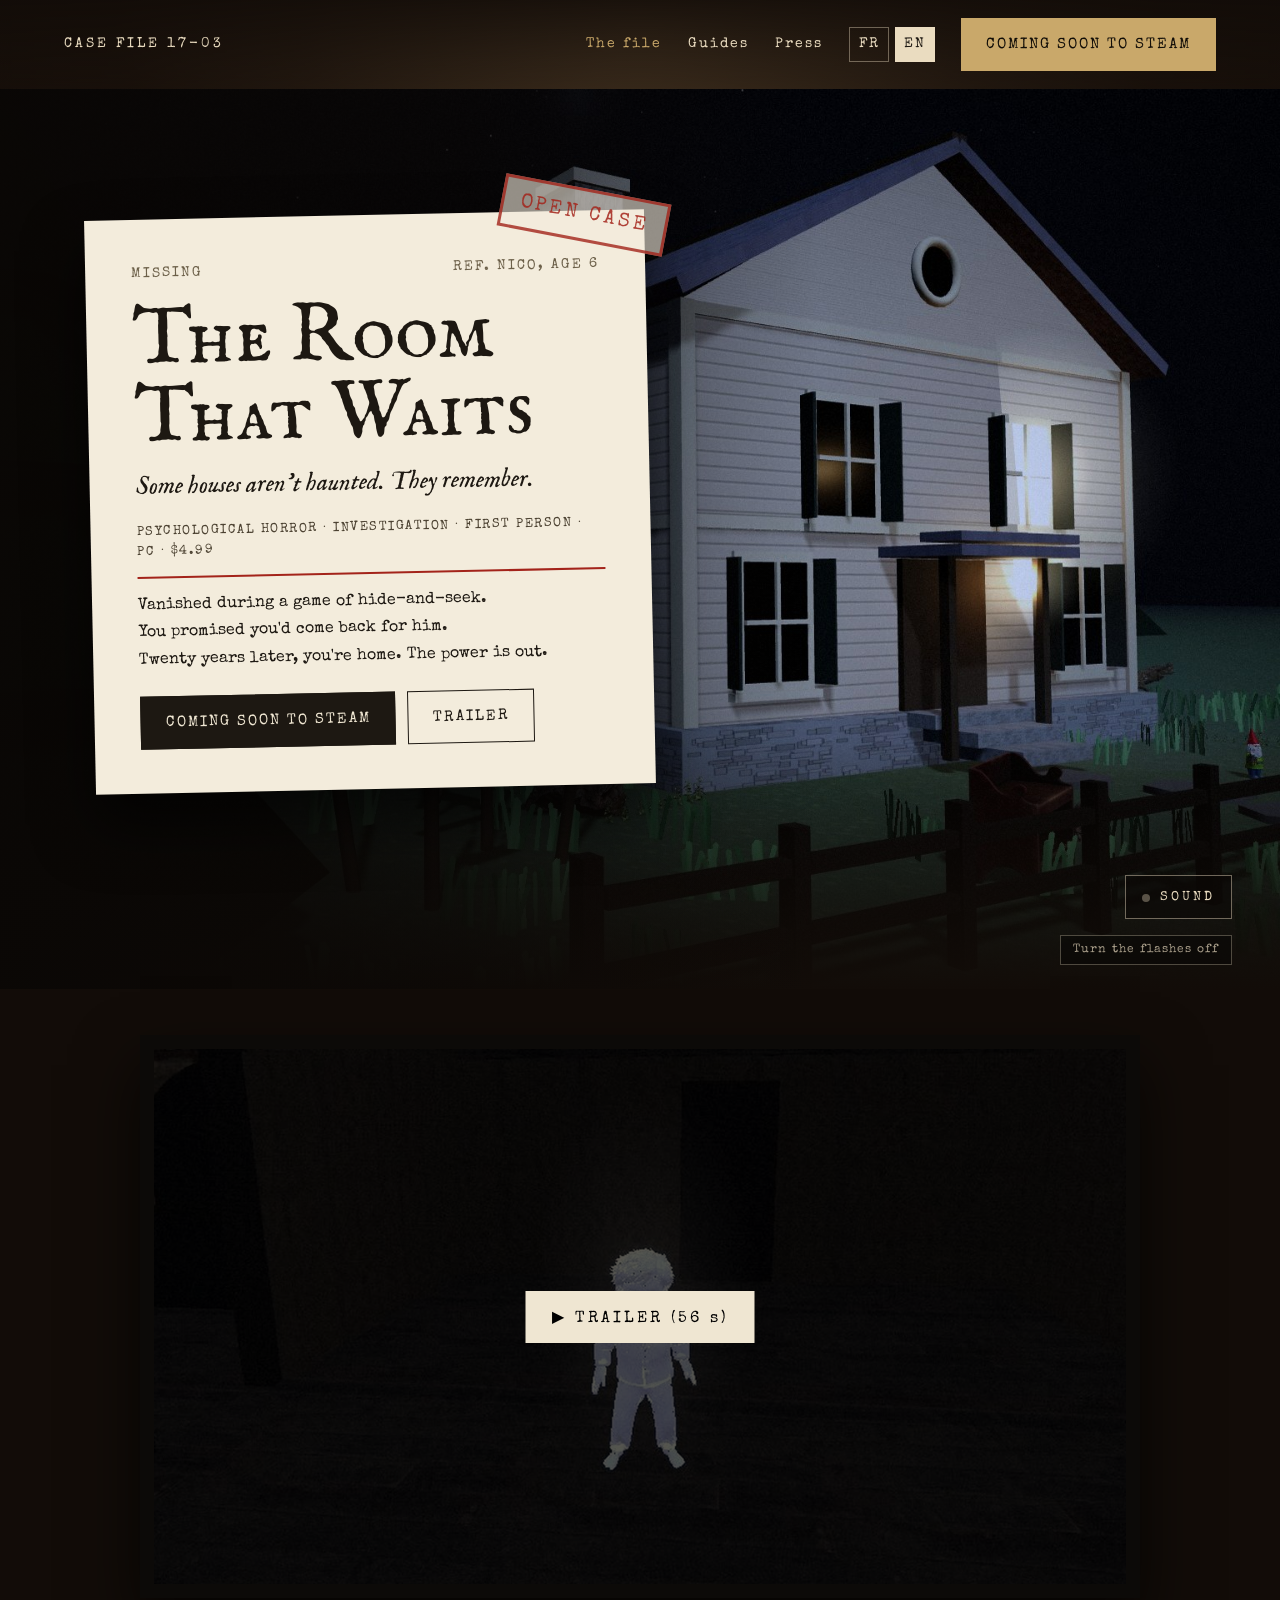
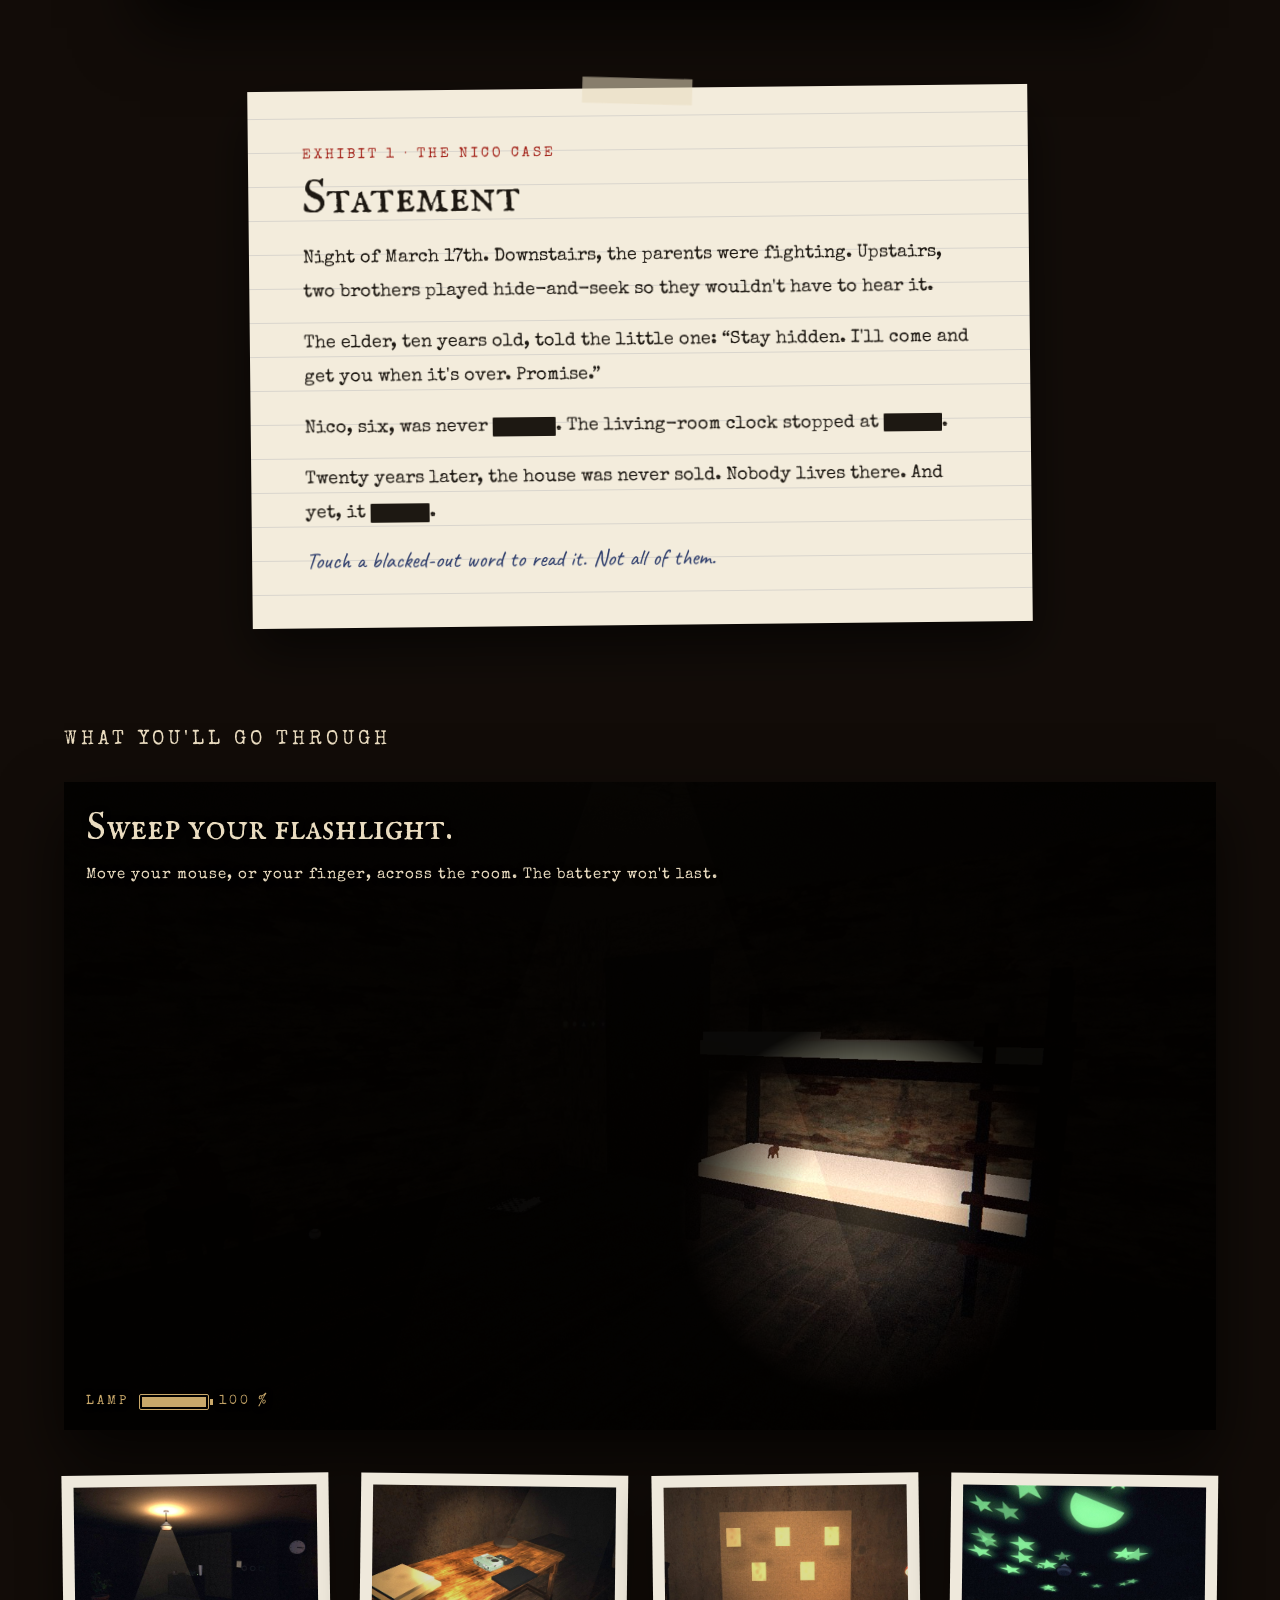
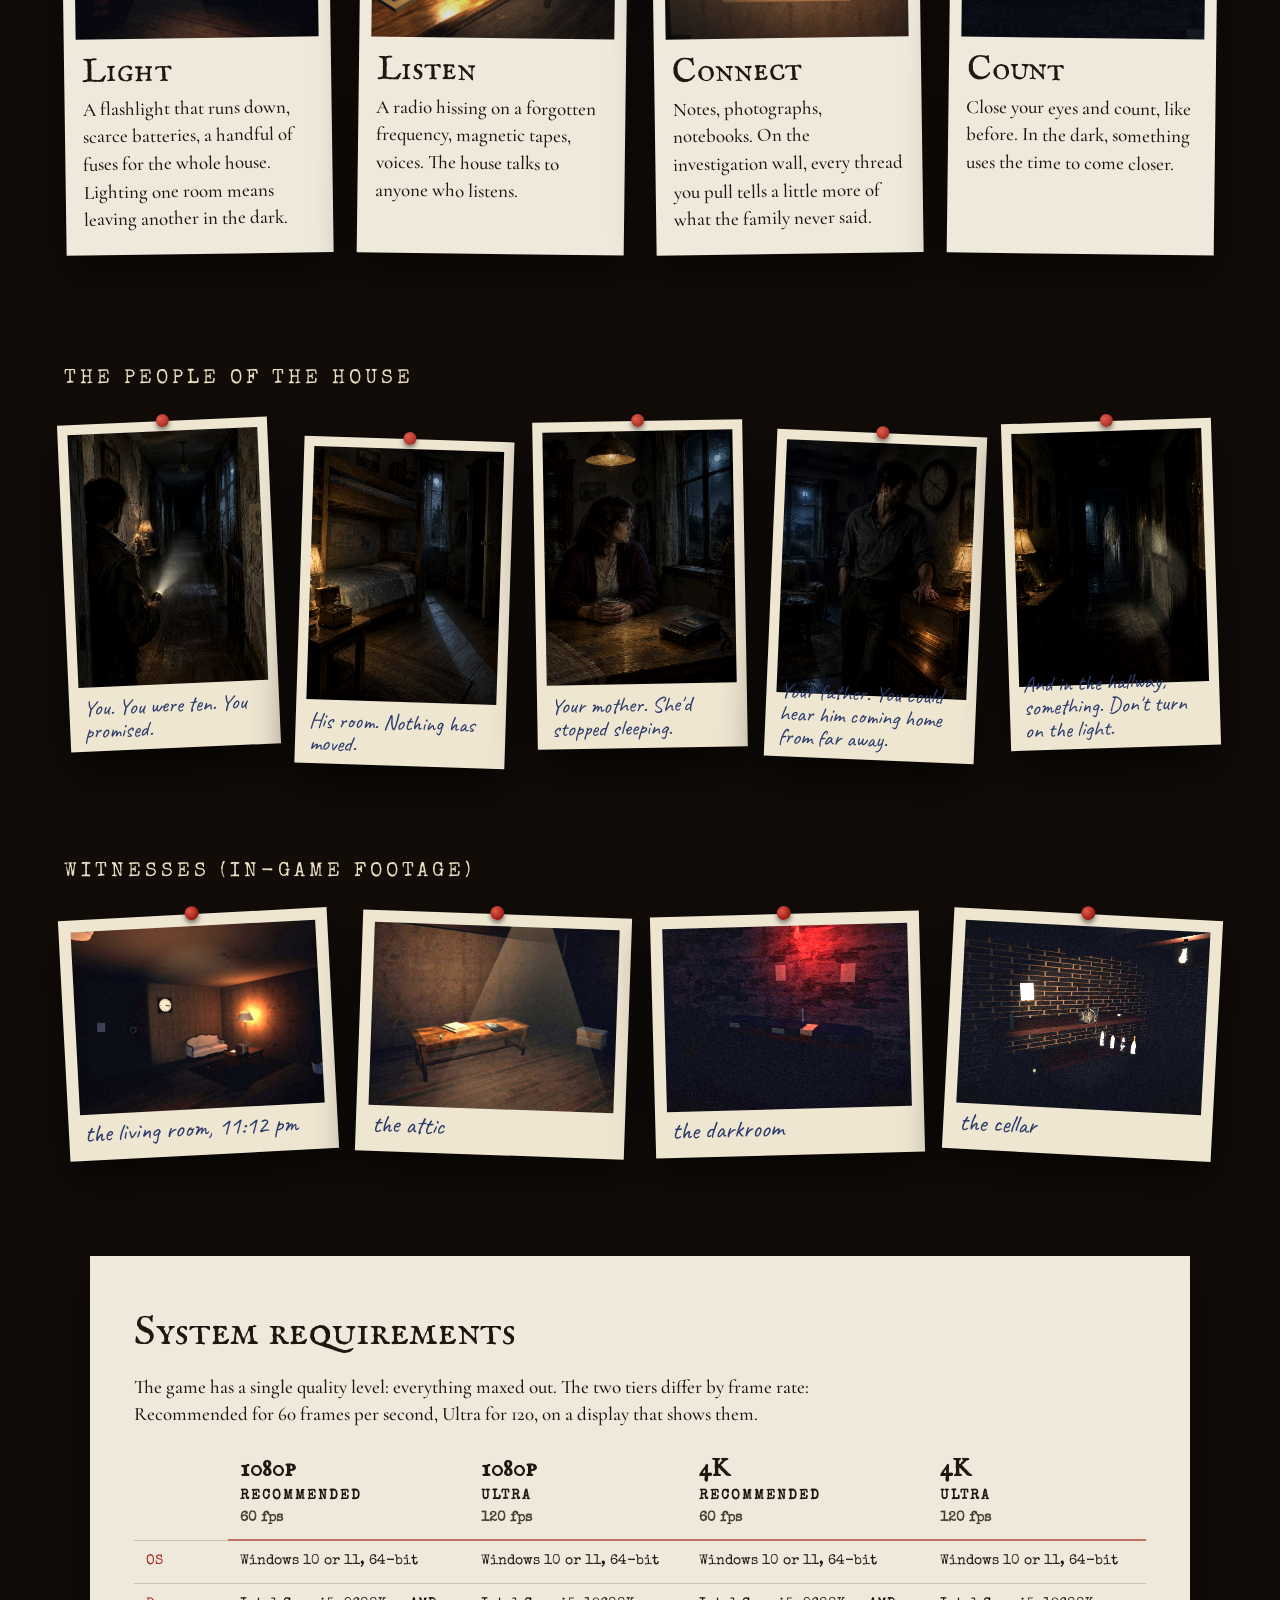
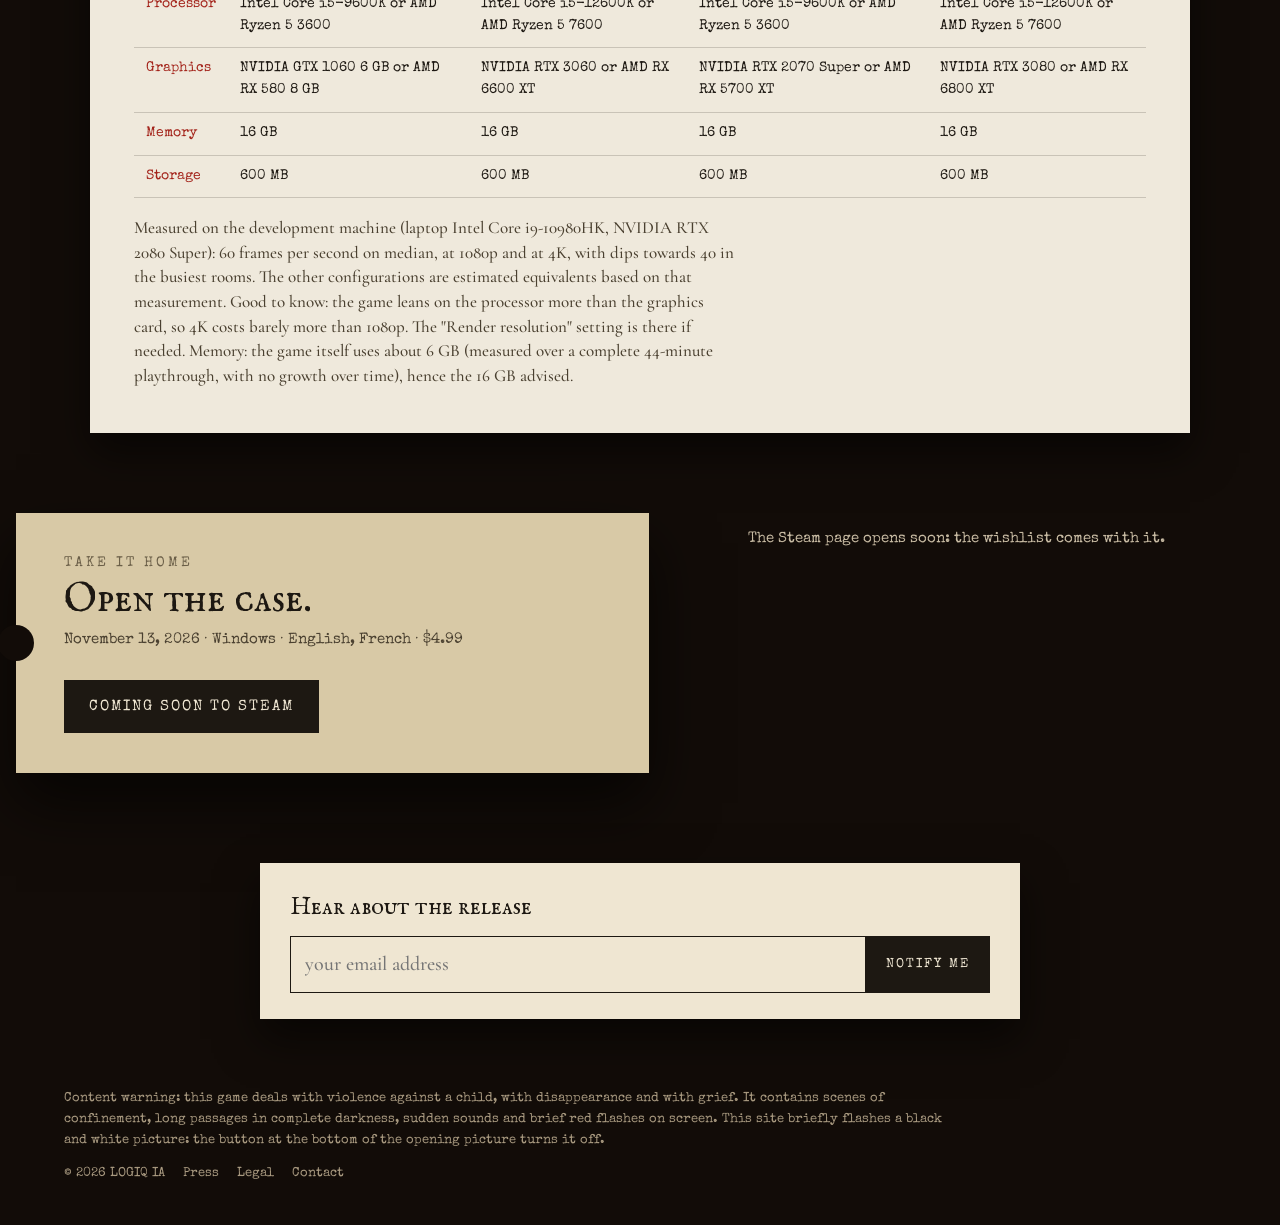
==== en/index.html @ 0a75ed6e "Site de La Pièce qui attend Co-Authored-By: Claude Opus 5.5 <noreply@anthropic.com>" ====
<!doctype html>
<html lang="en">
<head>
<meta charset="utf-8">
<meta name="viewport" content="width=device-width, initial-scale=1">
<title>The Room That Waits</title>
<meta name="description" content="A first-person horror and investigation game. Twenty years after your little brother vanished, you return to your childhood home.">
<link rel="alternate" hreflang="fr" href="../">
<link rel="alternate" hreflang="en" href="../en/">
<meta property="og:title" content="The Room That Waits">
<meta property="og:description" content="A first-person horror and investigation game. Twenty years after your little brother vanished, you return to your childhood home.">
<meta property="og:image" content="../static/img/partage.jpg">
<link rel="icon" href="../static/img/icone.png">
<link rel="stylesheet" href="../static/css/site.css">
</head>
<body>
<div class="ampoule" aria-hidden="true"></div>
<header class="nav"><a class="marque" href="../en/">CASE FILE 17-03</a><button class="menu-bouton" type="button" aria-expanded="false" aria-controls="menu">MENU</button><ul id="menu"><li><a href="../en/" aria-current="page">The file</a></li><li><a href="../en/guides/">Guides</a></li><li><a href="../en/presse/">Press</a></li><li class="langues"><a href="../" aria-current="false" lang="fr">FR</a> <a href="../en/" aria-current="true" lang="en">EN</a></li><li><a class="bouton plein" style="border-color:var(--laiton);background:var(--laiton);color:#120e08" href="../en/#steam">COMING SOON TO STEAM</a></li></ul></header>
<main>

<section class="entree" aria-label="The Room That Waits">
  <div class="facade" aria-hidden="true">
    <img src="../static/img/facade.jpg" alt="">
    <img class="nb" src="../static/img/facade_nb.jpg" alt="">
    <img class="fantome" src="../static/img/facade_nb_fantome.jpg" alt="">
  </div>
  <div class="avis">
    <div class="entete"><span>MISSING</span><span>REF. NICO, AGE 6</span></div>
    <h1>The Room<br>That Waits</h1>
    <p class="accroche">Some houses aren't haunted. They remember.</p>
    <p class="genre">Psychological horror · Investigation · First person · PC · $4.99</p>
    <div class="fiche">Vanished during a game of hide-and-seek.<br>You promised you'd come back for him.<br>Twenty years later, you're home. The power is out.</div>
    <div class="actions">
      <a class="bouton plein" href="#steam">COMING SOON TO STEAM</a>
      <a class="bouton vide" href="#bande">TRAILER</a>
    </div>
    <div class="tampon" aria-hidden="true">OPEN CASE</div>
  </div>
  <button class="eclat-bouton" type="button" data-couper="Turn the flashes off" data-remettre="Turn the flashes back on">Turn the flashes off</button>
  <button class="son-bouton" type="button" aria-pressed="false" data-on="Turn the ambient sound off" data-off="Turn the ambient sound on" aria-label="Turn the ambient sound on" data-src="../static/audio/roomtone.mp3">SOUND</button>
</section>
<section class="bande" id="bande" aria-label="TRAILER"><div class="ecran"><img src="../static/img/bande_affiche.jpg" alt=""><button class="lecture" type="button" data-video="../static/video/bande_annonce_en.mp4">▶ TRAILER (56 s)</button></div></section>
<section class="affaire" aria-labelledby="affaire-titre">
  <div class="pv">
    <div class="pv-ref">EXHIBIT 1 · THE NICO CASE</div>
    <h2 id="affaire-titre">Statement</h2>
    <p>Night of March 17th. Downstairs, the parents were fighting. Upstairs, two brothers played hide-and-seek so they wouldn&#x27;t have to hear it.</p><p>The elder, ten years old, told the little one: “Stay hidden. I&#x27;ll come and get you when it&#x27;s over. Promise.”</p><p>Nico, six, was never <button type="button" class="caviar" aria-label="Blacked-out word">found</button>. The living-room clock stopped at <span class="caviar fixe" aria-label="Blacked-out word">██:██</span>.</p><p>Twenty years later, the house was never sold. Nobody lives there. And yet, it <button type="button" class="caviar" aria-label="Blacked-out word">waits</button>.</p>
    <p class="pv-aide">Touch a blacked-out word to read it. Not all of them.</p>
  </div>
</section>
<section class="vivre" aria-labelledby="vivre-titre">
  <h2 class="section-titre" id="vivre-titre">What you'll go through</h2>
  <div class="torche" data-vide="Battery dead.">
    <img src="../static/img/torche.jpg" alt="A child's bedroom, in the dark">
    <div class="torche-noir" aria-hidden="true"></div>
    <div class="torche-texte"><strong>Sweep your flashlight.</strong> <span>Move your mouse, or your finger, across the room. The battery won't last.</span></div>
    <div class="torche-pile" aria-hidden="true"><span class="lib">LAMP</span><span class="jauge"><i></i></span><span class="pc">100 %</span></div>
    <button type="button" class="torche-recharger" hidden>SWAP THE BATTERY</button>
  </div>
  <div class="moments"><article class="moment"><img src="../static/img/lumiere.jpg" alt="A ceiling lamp flickering on in the dark" loading="lazy"><h3>Light</h3><p>A flashlight that runs down, scarce batteries, a handful of fuses for the whole house. Lighting one room means leaving another in the dark.</p></article><article class="moment"><img src="../static/img/ecoute.jpg" alt="A tape recorder on an attic table" loading="lazy"><h3>Listen</h3><p>A radio hissing on a forgotten frequency, magnetic tapes, voices. The house talks to anyone who listens.</p></article><article class="moment"><img src="../static/img/relie.jpg" alt="A cork board covered in index cards" loading="lazy"><h3>Connect</h3><p>Notes, photographs, notebooks. On the investigation wall, every thread you pull tells a little more of what the family never said.</p></article><article class="moment"><img src="../static/img/etoiles.jpg" alt="Glow-in-the-dark stars on a child&#x27;s bedroom ceiling" loading="lazy"><h3>Count</h3><p>Close your eyes and count, like before. In the dark, something uses the time to come closer.</p></article></div>
</section>
<section class="gens" aria-labelledby="gens-titre">
  <h2 class="section-titre" id="gens-titre">The people of the house</h2>
  <div class="gens-mur"><figure class="gens-photo"><img src="../static/img/art_toi.jpg" alt="A man seen from behind, flashlight in hand, at the mouth of a dark hallway" loading="lazy"><figcaption>You. You were ten. You promised.</figcaption></figure><figure class="gens-photo"><img src="../static/img/art_nico.jpg" alt="An empty child&#x27;s bedroom at night: bunk beds, drawings, a music box" loading="lazy"><figcaption>His room. Nothing has moved.</figcaption></figure><figure class="gens-photo"><img src="../static/img/art_mere.jpg" alt="A woman alone at the kitchen table at night, under a lamp" loading="lazy"><figcaption>Your mother. She&#x27;d stopped sleeping.</figcaption></figure><figure class="gens-photo"><img src="../static/img/art_pere.jpg" alt="A man beside an old radio, his face in shadow" loading="lazy"><figcaption>Your father. You could hear him coming home from far away.</figcaption></figure><figure class="gens-photo"><img src="../static/img/art_presence.jpg" alt="A veiled, faceless figure at the end of a hallway" loading="lazy"><figcaption>And in the hallway, something. Don&#x27;t turn on the light.</figcaption></figure></div>
</section>
<section class="mur" aria-labelledby="temoins"><h2 id="temoins">Witnesses (in-game footage)</h2><div class="polaroids"><figure class="polaroid"><img src="../static/img/salon.jpg" alt="The living room, by flashlight" loading="lazy"><figcaption>the living room, 11:12 pm</figcaption></figure><figure class="polaroid"><img src="../static/img/grenier.jpg" alt="The attic, under a bare bulb" loading="lazy"><figcaption>the attic</figcaption></figure><figure class="polaroid"><img src="../static/img/chambre_noire.jpg" alt="A darkroom lit in red" loading="lazy"><figcaption>the darkroom</figcaption></figure><figure class="polaroid"><img src="../static/img/cave.jpg" alt="The workbench in the cellar" loading="lazy"><figcaption>the cellar</figcaption></figure></div></section>
<section class="config" id="configuration" aria-labelledby="config-titre"><div class="config-fiche"><h2 id="config-titre">System requirements</h2><p class="config-intro">The game has a single quality level: everything maxed out. The two tiers differ by frame rate: Recommended for 60 frames per second, Ultra for 120, on a display that shows them.</p><div class="config-defile"><table><thead><tr><td></td><th scope="col"><span class="def">1080p</span><span class="palier">Recommended</span><span class="cadence">60 fps</span></th><th scope="col"><span class="def">1080p</span><span class="palier">Ultra</span><span class="cadence">120 fps</span></th><th scope="col"><span class="def">4K</span><span class="palier">Recommended</span><span class="cadence">60 fps</span></th><th scope="col"><span class="def">4K</span><span class="palier">Ultra</span><span class="cadence">120 fps</span></th></tr></thead><tbody><tr><th scope="row">OS</th><td>Windows 10 or 11, 64-bit</td><td>Windows 10 or 11, 64-bit</td><td>Windows 10 or 11, 64-bit</td><td>Windows 10 or 11, 64-bit</td></tr><tr><th scope="row">Processor</th><td>Intel Core i5-9600K or AMD Ryzen 5 3600</td><td>Intel Core i5-12600K or AMD Ryzen 5 7600</td><td>Intel Core i5-9600K or AMD Ryzen 5 3600</td><td>Intel Core i5-12600K or AMD Ryzen 5 7600</td></tr><tr><th scope="row">Graphics</th><td>NVIDIA GTX 1060 6 GB or AMD RX 580 8 GB</td><td>NVIDIA RTX 3060 or AMD RX 6600 XT</td><td>NVIDIA RTX 2070 Super or AMD RX 5700 XT</td><td>NVIDIA RTX 3080 or AMD RX 6800 XT</td></tr><tr><th scope="row">Memory</th><td>16 GB</td><td>16 GB</td><td>16 GB</td><td>16 GB</td></tr><tr><th scope="row">Storage</th><td>600 MB</td><td>600 MB</td><td>600 MB</td><td>600 MB</td></tr></tbody></table></div><p class="config-note">Measured on the development machine (laptop Intel Core i9-10980HK, NVIDIA RTX 2080 Super): 60 frames per second on median, at 1080p and at 4K, with dips towards 40 in the busiest rooms. The other configurations are estimated equivalents based on that measurement. Good to know: the game leans on the processor more than the graphics card, so 4K costs barely more than 1080p. The &quot;Render resolution&quot; setting is there if needed. Memory: the game itself uses about 6 GB (measured over a complete 44-minute playthrough, with no growth over time), hence the 16 GB advised.</p></div></section>
<section class="etiquette-zone" id="steam"><div class="etiquette"><div class="quoi"><div class="petit">TAKE IT HOME</div><div class="grand">Open the case.</div><div class="infos">November 13, 2026 · Windows · English, French · $4.99</div></div><span class="bouton plein bientot">COMING SOON TO STEAM</span></div><p class="steam-note">The Steam page opens soon: the wishlist comes with it.</p></section>
<form class="lettre" action="#" method="post"><label for="courriel">Hear about the release</label><div class="champ"><input id="courriel" name="courriel" type="email" autocomplete="email" placeholder="your email address" required><button type="submit">NOTIFY ME</button></div><p class="lettre-note" role="status" hidden>Sign-ups open with the Steam page. Nothing was sent.</p></form>

</main>
<footer class="pied"><p>Content warning: this game deals with violence against a child, with disappearance and with grief. It contains scenes of confinement, long passages in complete darkness, sudden sounds and brief red flashes on screen. This site briefly flashes a black and white picture: the button at the bottom of the opening picture turns it off.</p><nav><span>© 2026 LOGIQ IA</span><a href="../en/presse/">Press</a><a href="#">Legal</a><a href="#">Contact</a></nav></footer>
<script src="../static/js/site.js"></script>
</body>
</html>
---- static/css/site.css ----
/* La Piece qui attend : site de vente, direction « Le dossier » (validee par l'auteur le 26/09/2026).
   Polices embarquees (les memes que le jeu, licences OFL / Apache 2.0 dans static/fonts). */
@font-face { font-family: 'IM Fell English'; src: url('../fonts/im-fell-english-latin-400-normal.woff2') format('woff2'); font-display: swap; }
@font-face { font-family: 'IM Fell English'; font-style: italic; src: url('../fonts/im-fell-english-latin-400-italic.woff2') format('woff2'); font-display: swap; }
@font-face { font-family: 'IM Fell English SC'; src: url('../fonts/im-fell-english-sc-latin-400-normal.woff2') format('woff2'); font-display: swap; }
@font-face { font-family: 'Cormorant Garamond'; font-weight: 500; src: url('../fonts/cormorant-garamond-latin-500-normal.woff2') format('woff2'); font-display: swap; }
@font-face { font-family: 'Cormorant Garamond'; font-weight: 500; font-style: italic; src: url('../fonts/cormorant-garamond-latin-500-italic.woff2') format('woff2'); font-display: swap; }
@font-face { font-family: 'Cormorant Garamond'; font-weight: 600; src: url('../fonts/cormorant-garamond-latin-600-normal.woff2') format('woff2'); font-display: swap; }
@font-face { font-family: 'Special Elite'; src: url('../fonts/special-elite-latin-400-normal.woff2') format('woff2'); font-display: swap; }
@font-face { font-family: 'Caveat'; src: url('../fonts/caveat-latin-400-normal.woff2') format('woff2'); font-display: swap; }
@font-face { font-family: 'Reenie Beanie'; src: url('../fonts/reenie-beanie-latin-400-normal.woff2') format('woff2'); font-display: swap; }

:root {
  --liege-haut: #5a4128; --liege: #2a1c12; --liege-bas: #120c08;
  --papier: #efe6d2; --papier-2: #f3ecdc; --bristol: #efe9dc; --encre: #1d1812; --encre-2: #4a4030;
  --creme: #eadcc0; --fil: #a3231a; --bille: #2a3a6a; --laiton: #c9a86a;
  --titre: 'IM Fell English SC', Georgia, serif; --voix: 'IM Fell English', Georgia, serif;
  --texte: 'Cormorant Garamond', Georgia, serif; --machine: 'Special Elite', 'Courier New', monospace;
  --main: 'Caveat', cursive; --enfant: 'Reenie Beanie', cursive;
}
* { box-sizing: border-box; }
html { scroll-behavior: smooth; }
body {
  margin: 0; color: var(--encre); font-family: var(--texte); font-weight: 500; font-size: 20px; line-height: 1.55;
  background: radial-gradient(ellipse at 50% 0%, var(--liege-haut) 0%, var(--liege) 38%, var(--liege-bas) 100%) fixed, var(--liege-bas);
}
img { max-width: 100%; display: block; }
a { color: inherit; }
.sr { position: absolute; width: 1px; height: 1px; overflow: hidden; clip: rect(0 0 0 0); }
:focus-visible { outline: 2px solid var(--laiton); outline-offset: 3px; }

/* ---------- l'ampoule qui vacille au-dessus du mur ---------- */
.ampoule { position: fixed; inset: 0; pointer-events: none; z-index: 0;
  background: radial-gradient(ellipse 60% 30% at 50% 4%, rgba(255,214,150,0.2), rgba(0,0,0,0) 70%);
  animation: vacille 4.5s infinite; }
@keyframes vacille { 0%,47%,49%,72%,73%,100% { opacity: 1 } 48% { opacity: .55 } 72.5% { opacity: .8 } }

/* ---------- navigation ---------- */
.nav { position: sticky; top: 0; z-index: 20; display: flex; align-items: center; justify-content: space-between;
  gap: 24px; padding: 18px clamp(16px, 5vw, 72px); color: var(--creme);
  background: linear-gradient(180deg, rgba(18,12,8,0.92), rgba(18,12,8,0.6)); backdrop-filter: blur(6px); }
.nav .marque { font-family: var(--machine); font-size: 14px; letter-spacing: 3px; text-decoration: none; }
.nav ul { list-style: none; display: flex; gap: 26px; margin: 0; padding: 0; align-items: center;
  font-family: var(--machine); font-size: 14px; letter-spacing: 2px; }
.nav a { text-decoration: none; }
.nav a:hover, .nav a[aria-current="page"] { color: var(--laiton); }
.langues a { display: inline-block; min-width: 40px; padding: 6px 8px; text-align: center; border: 1px solid rgba(234,220,192,0.4); }
.langues a[aria-current="true"] { background: var(--creme); color: var(--encre); }
.menu-bouton { display: none; }

/* ---------- l'entree : la facade, et son eclat ---------- */
.entree { position: relative; z-index: 1; min-height: min(100vh, 980px); overflow: hidden; }
.facade { position: absolute; inset: 0; }
.facade img { position: absolute; inset: 0; width: 100%; height: 100%; object-fit: cover; object-position: 100% 40%; }   /* la maison est a droite du cadre : la fenetre allumee reste visible */
.facade .nb { opacity: 0; animation: eclatNB 9s infinite; }
.facade .fantome { opacity: 0; animation: eclatFantome 27s infinite; }
/* un eclat toutes les 9 s (deux battements), la silhouette une fois sur trois : a la troisieme */
@keyframes eclatNB { 0%,61%,63.5%,66%,68.5%,100% { opacity: 0 } 61.6%,63% { opacity: 1 } 66.4%,68% { opacity: 1 } }
@keyframes eclatFantome { 0%,88.6%,89.4%,100% { opacity: 0 } 88.75%,89.3% { opacity: 1 } }
.facade::after { content: ''; position: absolute; inset: 0;
  background: linear-gradient(90deg, rgba(10,7,5,0.94) 0%, rgba(10,7,5,0.62) 36%, rgba(10,7,5,0) 64%), linear-gradient(0deg, var(--liege-bas) 0%, rgba(18,12,8,0) 28%); }
.avis { position: relative; z-index: 2; width: min(560px, calc(100% - 32px)); margin: clamp(90px, 14vh, 150px) 0 60px clamp(16px, 7vw, 110px);
  padding: 44px 46px; background: var(--papier-2); transform: rotate(-1.2deg); box-shadow: 0 30px 60px rgba(0,0,0,0.65); }
.avis .entete { display: flex; justify-content: space-between; font-family: var(--machine); font-size: 14px; letter-spacing: 2px; color: #6b5f48; }
.avis h1 { margin: 16px 0 12px; font-family: var(--titre); font-weight: 400; font-size: clamp(48px, 7vw, 82px); line-height: .96; }
.avis .accroche { margin: 0 0 18px; font-family: var(--voix); font-style: italic; font-size: 25px; line-height: 1.35; }
.avis .fiche { border-top: 2px solid var(--fil); padding-top: 14px; font-family: var(--machine); font-size: 16px; line-height: 1.7; }
.tampon { position: absolute; right: -24px; top: -22px; transform: rotate(12deg); padding: 8px 16px;
  border: 3px solid rgba(163,35,26,0.8); color: rgba(163,35,26,0.85); font-family: var(--machine); font-size: 20px; letter-spacing: 3px; background: rgba(243,236,220,0.6); }
.actions { display: flex; flex-wrap: wrap; gap: 12px; margin-top: 22px; }
.bouton { display: inline-flex; align-items: center; justify-content: center; min-height: 52px; padding: 14px 24px;
  font-family: var(--machine); font-size: 15px; letter-spacing: 2px; text-decoration: none; border: 1px solid var(--encre); }
.bouton.plein { background: var(--encre); color: var(--papier); }
.bouton.plein:hover { background: var(--fil); border-color: var(--fil); }
.bouton.vide:hover { background: rgba(29,24,18,0.08); }
.eclat-bouton { position: absolute; z-index: 3; right: clamp(16px, 4vw, 48px); bottom: 24px; font-family: var(--machine); font-size: 12px;
  letter-spacing: 1px; color: rgba(234,220,192,0.7); background: rgba(0,0,0,0.35); border: 1px solid rgba(234,220,192,0.3); padding: 8px 12px; cursor: pointer; }
body.sans-eclat .facade .nb, body.sans-eclat .facade .fantome { animation: none; opacity: 0; }
@media (prefers-reduced-motion: reduce) {
  .facade .nb, .facade .fantome, .ampoule { animation: none; }
}

/* ---------- le mur : polaroids et fils ---------- */
.mur { position: relative; z-index: 1; padding: 40px clamp(16px, 5vw, 72px) 80px; }
.mur h2, .section-titre { margin: 0 0 26px; color: var(--creme); font-family: var(--machine); font-weight: 400; font-size: 20px; letter-spacing: 4px; text-transform: uppercase; }
.polaroids { display: grid; grid-template-columns: repeat(4, minmax(0, 1fr)); gap: 26px; }
.polaroid { margin: 0; padding: 12px 12px 46px; background: var(--papier); box-shadow: 0 20px 40px rgba(0,0,0,0.6); position: relative; }
.polaroid:nth-child(1) { transform: rotate(-3deg); } .polaroid:nth-child(2) { transform: rotate(2deg); }
.polaroid:nth-child(3) { transform: rotate(-1.5deg); } .polaroid:nth-child(4) { transform: rotate(3deg); }
.polaroid img { aspect-ratio: 4 / 3; object-fit: cover; width: 100%; }
.polaroid figcaption { position: absolute; left: 16px; bottom: 8px; font-family: var(--main); font-size: 25px; color: var(--bille); }
.polaroid::before { content: ''; position: absolute; top: -8px; left: 50%; width: 14px; height: 14px; margin-left: -7px; border-radius: 50%;
  background: radial-gradient(circle at 35% 35%, #e05a4a, var(--fil) 60%, #5a120c); box-shadow: 0 3px 5px rgba(0,0,0,0.5); }

/* ---------- les fiches ---------- */
.fiches { position: relative; z-index: 1; display: grid; grid-template-columns: repeat(3, minmax(0, 1fr)); gap: 32px; padding: 30px clamp(16px, 5vw, 72px) 80px; }
.fiche-bristol { padding: 28px 28px 32px; background: var(--bristol); box-shadow: 0 20px 40px rgba(0,0,0,0.55);
  background-image: repeating-linear-gradient(transparent 0 29px, rgba(70,110,170,0.28) 29px 30px); }
.fiche-bristol:nth-child(1) { transform: rotate(-1deg); } .fiche-bristol:nth-child(2) { transform: rotate(.8deg); } .fiche-bristol:nth-child(3) { transform: rotate(-.6deg); }
.fiche-bristol .haut { display: flex; justify-content: space-between; border-bottom: 2px solid rgba(163,35,26,0.6); padding-bottom: 8px;
  font-family: var(--machine); font-size: 14px; letter-spacing: 2px; }
.fiche-bristol h3 { margin: 12px 0 8px; font-family: var(--titre); font-weight: 400; font-size: 32px; line-height: 1.1; }
.fiche-bristol p { margin: 0; font-family: var(--machine); font-size: 16px; line-height: 30px; }

/* ---------- la bande-annonce ---------- */
.bande { position: relative; z-index: 1; padding: 30px clamp(16px, 5vw, 72px) 70px; display: flex; justify-content: center; }
.ecran { position: relative; width: min(1000px, 100%); aspect-ratio: 16 / 9; background: #000; border: 14px solid #0c0a08; box-shadow: 0 30px 60px rgba(0,0,0,0.7); }
.ecran img, .ecran video { position: absolute; inset: 0; width: 100%; height: 100%; object-fit: cover; }
.ecran img { filter: brightness(0.32) sepia(0.3); }
.ecran .lecture { position: absolute; left: 50%; top: 50%; transform: translate(-50%, -50%); min-height: 52px; padding: 14px 26px;
  background: var(--papier); border: none; font-family: var(--machine); font-size: 16px; letter-spacing: 3px; cursor: pointer; }

/* ---------- l'etiquette (achat) ---------- */
.etiquette-zone { position: relative; z-index: 1; padding: 20px 16px 90px; display: flex; justify-content: center; }
.etiquette { position: relative; width: min(760px, 100%); padding: 40px 48px; background: #d8c9a6; box-shadow: 0 30px 60px rgba(0,0,0,0.65);
  display: flex; flex-wrap: wrap; gap: 28px; align-items: center; }
.etiquette::before { content: ''; position: absolute; left: -18px; top: 50%; width: 36px; height: 36px; margin-top: -18px; border-radius: 50%; background: var(--liege-bas); }
.etiquette .quoi { flex: 1 1 300px; }
.etiquette .petit { font-family: var(--machine); font-size: 14px; letter-spacing: 3px; color: #6b5f48; }
.etiquette .grand { font-family: var(--titre); font-size: 40px; line-height: 1.05; margin: 6px 0; }
.etiquette .infos { font-family: var(--machine); font-size: 15px; color: var(--encre-2); }

.lettre { position: relative; z-index: 1; margin: 0 auto 70px; width: min(760px, calc(100% - 32px)); padding: 26px 30px; background: var(--papier); box-shadow: 0 20px 40px rgba(0,0,0,0.55); }
.lettre label { display: block; font-family: var(--titre); font-size: 24px; margin-bottom: 10px; }
.lettre .champ { display: flex; gap: 0; }
.lettre input { flex: 1; min-height: 52px; padding: 12px 14px; border: 1px solid var(--encre); background: transparent; font: inherit; }
.lettre button { min-height: 52px; padding: 0 20px; border: none; background: var(--encre); color: var(--papier); font-family: var(--machine); letter-spacing: 2px; cursor: pointer; }

/* ---------- pages de texte (guides, presse) ---------- */
.page { position: relative; z-index: 1; width: min(900px, calc(100% - 32px)); margin: 40px auto 80px; padding: clamp(24px, 5vw, 56px);
  background: var(--papier-2); box-shadow: 0 30px 60px rgba(0,0,0,0.65); }
.page h1 { margin: 0 0 8px; font-family: var(--titre); font-weight: 400; font-size: clamp(40px, 6vw, 60px); line-height: 1; }
.page .chapeau { margin: 0 0 28px; font-family: var(--voix); font-style: italic; font-size: 23px; color: #3a3226; }
.page h2 { margin: 42px 0 10px; font-family: var(--titre); font-weight: 400; font-size: 32px; border-bottom: 2px solid rgba(163,35,26,0.55); padding-bottom: 6px; }
.page h3 { margin: 26px 0 6px; font-family: var(--machine); font-weight: 400; font-size: 17px; letter-spacing: 2px; text-transform: uppercase; }
.page p, .page li { font-size: 20px; }
.page .note-main { font-family: var(--main); font-size: 25px; color: var(--bille); }
.page kbd { font-family: var(--machine); font-size: 15px; padding: 2px 7px; border: 1px solid var(--encre-2); border-bottom-width: 3px; border-radius: 4px; background: #fff8e8; }
.page table { width: 100%; border-collapse: collapse; font-size: 18px; }
.page td, .page th { text-align: left; padding: 8px 10px; border-bottom: 1px solid rgba(29,24,18,0.15); vertical-align: top; }
.alerte { margin: 18px 0; padding: 14px 18px; border: 2px dashed rgba(163,35,26,0.7); font-family: var(--machine); font-size: 15px; line-height: 1.6; }
.cartes-guides { display: grid; grid-template-columns: repeat(2, minmax(0, 1fr)); gap: 22px; margin-top: 20px; }
.carte-guide { display: block; padding: 22px 24px; background: var(--bristol); text-decoration: none; border: 1px solid rgba(29,24,18,0.2); }
.carte-guide:hover { border-color: var(--fil); }
.carte-guide .t { font-family: var(--titre); font-size: 28px; }
.carte-guide .d { font-family: var(--machine); font-size: 14px; color: var(--encre-2); margin-top: 6px; }
details.revele { margin: 12px 0; border: 1px solid rgba(29,24,18,0.25); background: #fff8e8; }
details.revele summary { cursor: pointer; padding: 12px 16px; font-family: var(--machine); font-size: 15px; letter-spacing: 1px; list-style: none; }
details.revele summary::before { content: '▸ '; }
details.revele[open] summary::before { content: '▾ '; }
details.revele[open] summary { border-bottom: 1px dashed rgba(29,24,18,0.3); }
details.revele .dedans { padding: 12px 18px 16px; }
details.revele.solution summary { color: var(--fil); }

/* ---------- pied ---------- */
.pied { position: relative; z-index: 1; padding: 0 clamp(16px, 5vw, 72px) 40px; color: #a99a80; font-family: var(--machine); font-size: 13px; }
.pied p { max-width: 900px; line-height: 1.6; }
.pied nav { display: flex; flex-wrap: wrap; gap: 18px; margin-top: 10px; }
.pied a { text-decoration: none; } .pied a:hover { color: var(--laiton); }

/* ---------- petits ecrans ---------- */
@media (max-width: 900px) {
  .polaroids { grid-template-columns: repeat(2, minmax(0, 1fr)); }
  .fiches { grid-template-columns: 1fr; }
  .cartes-guides { grid-template-columns: 1fr; }
  .nav ul { display: none; }
  .nav ul.ouvert { display: flex; flex-direction: column; position: absolute; top: 100%; left: 0; right: 0; padding: 18px; background: rgba(18,12,8,0.97); }
  .menu-bouton { display: inline-flex; min-height: 44px; min-width: 44px; align-items: center; justify-content: center;
    background: none; border: 1px solid rgba(234,220,192,0.4); color: var(--creme); font-family: var(--machine); padding: 0 12px; }
  .avis { transform: none; padding: 30px 24px; }
  .facade img { object-position: 84% 40%; }
  .tampon { right: 8px; top: -18px; font-size: 16px; }
}
.lettre-note { margin: 10px 0 0; font-family: var(--machine); font-size: 15px; color: var(--fil); }
/* ---------- la page Solutions, verrouillee ---------- */
.verrou { margin: 28px 0; padding: 22px 24px; border: 1px dashed var(--encre); }
.verrou h2 { margin-top: 0; }
.verrou label { display: block; font-family: var(--machine); font-size: 15px; letter-spacing: 2px; text-transform: uppercase; margin: 14px 0 8px; }
.verrou .champ { display: flex; flex-wrap: wrap; gap: 0; }
.verrou input { flex: 1 1 200px; min-height: 52px; padding: 12px 14px; border: 1px solid var(--encre); background: transparent;
  font-family: var(--machine); font-size: 22px; letter-spacing: 4px; text-transform: uppercase; color: var(--encre); }
.verrou button { min-height: 52px; padding: 0 22px; border: none; background: var(--encre); color: var(--papier); font-family: var(--machine); letter-spacing: 2px; cursor: pointer; }
.verrou input:focus-visible, .verrou button:focus-visible, .verrou-fermer:focus-visible { outline: 2px solid var(--fil); outline-offset: 2px; }
.verrou-note { min-height: 1.4em; margin: 10px 0 0; font-family: var(--machine); font-size: 15px; color: var(--fil); }
.verrou-fermer { margin-top: 24px; min-height: 44px; padding: 0 16px; background: none; border: 1px solid var(--encre); color: var(--encre); font-family: var(--machine); cursor: pointer; }

/* =========================================================
   L'ACCUEIL-EXPERIENCE (26/09) : proces-verbal, lampe, moments, gens, son
   ========================================================= */
.son-bouton { position: absolute; z-index: 3; right: clamp(16px, 4vw, 48px); bottom: 70px; min-height: 44px; padding: 0 16px;
  background: rgba(10,7,5,0.6); border: 1px solid rgba(234,220,192,0.45); color: var(--creme); font-family: var(--machine);
  letter-spacing: 3px; cursor: pointer; }
.son-bouton::before { content: ''; display: inline-block; width: 8px; height: 8px; margin-right: 10px; border-radius: 50%;
  background: rgba(234,220,192,0.35); vertical-align: middle; }
.son-bouton[aria-pressed="true"]::before { background: var(--laiton); box-shadow: 0 0 8px var(--laiton); }
.son-bouton:focus-visible, .caviar:focus-visible, .torche-recharger:focus-visible { outline: 2px solid var(--laiton); outline-offset: 3px; }

/* le proces-verbal */
.affaire { position: relative; z-index: 1; padding: 20px clamp(16px, 5vw, 72px) 70px; display: flex; justify-content: center; }
.pv { position: relative; width: min(780px, 100%); padding: clamp(26px, 5vw, 54px); background: var(--papier-2);
  background-image: repeating-linear-gradient(0deg, transparent 0 33px, rgba(42,58,106,0.13) 33px 34px);
  box-shadow: 0 24px 48px rgba(0,0,0,0.6); transform: rotate(-0.6deg); color: var(--encre); }
.pv::before { content: ''; position: absolute; top: -10px; left: 50%; width: 110px; height: 26px; margin-left: -55px;
  background: rgba(234,220,192,0.55); transform: rotate(2deg); }
.pv-ref { font-family: var(--machine); font-size: 14px; letter-spacing: 3px; color: var(--fil); }
.pv h2 { margin: 8px 0 18px; font-family: var(--titre); font-weight: 400; font-size: clamp(34px, 5vw, 48px); line-height: 1; }
.pv p { margin: 0 0 17px; font-family: var(--machine); font-size: clamp(16px, 2vw, 18px); line-height: 34px; max-width: 64ch; }
.caviar { display: inline; margin: 0; padding: 0 0.25em; border: none; border-radius: 1px; font: inherit; line-height: 1.1;
  background: var(--encre); color: transparent; cursor: pointer; transition: color 0.4s ease, background 0.4s ease; }
.caviar:hover, .caviar:focus-visible, .caviar.lu { color: var(--fil); background: rgba(163,35,26,0.1); }
.caviar.fixe, .caviar.fixe:hover { color: transparent; background: var(--encre); cursor: default; }
.pv .pv-aide { margin: 10px 0 0; font-family: var(--main); font-size: 23px; line-height: 1.2; color: var(--bille); }

/* ce que tu vas vivre : la lampe */
.vivre { position: relative; z-index: 1; padding: 30px clamp(16px, 5vw, 72px) 70px; }
.torche { position: relative; width: min(1180px, 100%); max-width: 100%; margin: 0 auto 44px; aspect-ratio: 16 / 9; overflow: hidden;
  background: #000; box-shadow: 0 30px 60px rgba(0,0,0,0.7); touch-action: none; cursor: none; --x: 42%; --y: 55%; --r: 190px; }
.torche > img { position: absolute; inset: 0; width: 100%; height: 100%; object-fit: cover; }
.torche-noir { position: absolute; inset: 0; background: rgba(3,2,1,0.97);
  -webkit-mask-image: radial-gradient(circle var(--r) at var(--x) var(--y), transparent 0, transparent 38%, rgba(0,0,0,0.55) 70%, #000 100%);
          mask-image: radial-gradient(circle var(--r) at var(--x) var(--y), transparent 0, transparent 38%, rgba(0,0,0,0.55) 70%, #000 100%); }
.torche::after { content: ''; position: absolute; inset: 0; pointer-events: none; mix-blend-mode: screen;
  background: radial-gradient(circle calc(var(--r) * 0.9) at var(--x) var(--y), rgba(255,214,150,0.22), transparent 70%); }
.torche.vide { cursor: default; }
.torche-texte { position: absolute; left: 22px; top: 18px; right: 22px; z-index: 2; color: var(--creme); font-family: var(--machine);
  font-size: 15px; letter-spacing: 1px; text-shadow: 0 1px 6px #000; pointer-events: none; }
.torche-texte strong { display: block; margin-bottom: 4px; font-family: var(--titre); font-weight: 400; font-size: clamp(26px, 3.4vw, 38px); letter-spacing: 0; }
.torche-pile { position: absolute; left: 22px; bottom: 18px; z-index: 2; display: flex; align-items: center; gap: 10px; pointer-events: none;
  font-family: var(--machine); font-size: 13px; letter-spacing: 3px; color: var(--laiton); text-shadow: 0 1px 6px #000; }
.torche-pile .jauge { position: relative; width: 70px; height: 16px; border: 1.5px solid var(--laiton); border-radius: 2px; }
.torche-pile .jauge::after { content: ''; position: absolute; right: -5px; top: 4px; width: 3px; height: 6px; background: var(--laiton); }
.torche-pile .jauge i { position: absolute; left: 2px; top: 2px; bottom: 2px; width: calc((100% - 4px) * var(--pile, 1)); background: var(--laiton); }
.torche.faible .torche-pile { color: #d0563f; } .torche.faible .torche-pile .jauge { border-color: #d0563f; } .torche.faible .torche-pile .jauge i { background: #d0563f; }
.torche-recharger { position: absolute; z-index: 3; left: 50%; top: 50%; transform: translate(-50%, -50%); min-height: 48px; padding: 0 22px;
  background: var(--papier); color: var(--encre); border: none; font-family: var(--machine); letter-spacing: 3px; cursor: pointer;
  box-shadow: 0 12px 30px rgba(0,0,0,0.7); }
.moments { display: grid; grid-template-columns: repeat(4, minmax(0, 1fr)); gap: 28px; width: min(1180px, 100%); margin: 0 auto; }
.moment { margin: 0; padding: 12px 12px 22px; background: var(--bristol); color: var(--encre); box-shadow: 0 20px 40px rgba(0,0,0,0.55); }
.moment:nth-child(odd) { transform: rotate(-0.8deg); } .moment:nth-child(even) { transform: rotate(0.7deg); }
.moment img { display: block; width: 100%; aspect-ratio: 16 / 10; object-fit: cover; }
.moment h3 { margin: 16px 6px 6px; font-family: var(--titre); font-weight: 400; font-size: 34px; line-height: 1; }
.moment p { margin: 0 6px; font-family: var(--texte); font-size: 19px; line-height: 1.45; }

/* les gens de la maison */
.gens { position: relative; z-index: 1; padding: 40px clamp(16px, 5vw, 72px) 70px; }
.gens-mur { display: grid; grid-template-columns: repeat(5, minmax(0, 1fr)); gap: 26px; width: min(1280px, 100%); margin: 0 auto; }
.gens-photo { position: relative; margin: 0; padding: 10px 10px 64px; background: var(--papier); box-shadow: 0 22px 44px rgba(0,0,0,0.65);
  transition: transform 0.4s ease, box-shadow 0.4s ease; }
.gens-photo:nth-child(1) { transform: rotate(-2.5deg); } .gens-photo:nth-child(2) { transform: rotate(1.8deg) translateY(18px); }
.gens-photo:nth-child(3) { transform: rotate(-1deg); } .gens-photo:nth-child(4) { transform: rotate(2.4deg) translateY(12px); }
.gens-photo:nth-child(5) { transform: rotate(-1.8deg); }
.gens-photo:hover { transform: rotate(0) translateY(-6px) scale(1.03); box-shadow: 0 30px 60px rgba(0,0,0,0.75); z-index: 2; }
.gens-photo img { display: block; width: 100%; aspect-ratio: 3 / 4; object-fit: cover; filter: sepia(0.15) contrast(1.05); }
.gens-photo figcaption { position: absolute; left: 14px; right: 12px; bottom: 8px; font-family: var(--main); font-size: 22px; line-height: 1.05; color: var(--bille); }
.gens-photo::before { content: ''; position: absolute; top: -7px; left: 50%; width: 13px; height: 13px; margin-left: -6px; border-radius: 50%;
  background: radial-gradient(circle at 35% 35%, #e35b4a, #8a1d14); box-shadow: 0 3px 5px rgba(0,0,0,0.5); z-index: 1; }

/* solutions : les captures (dans le contenu dechiffre) */
.sol-capture { margin: 8px 0 14px; }
.sol-capture img { display: block; width: 100%; max-width: 100%; box-shadow: 0 10px 24px rgba(0,0,0,0.35); }

@media (max-width: 1100px) { .gens-mur { grid-template-columns: repeat(3, minmax(0, 1fr)); } .moments { grid-template-columns: repeat(2, minmax(0, 1fr)); } }
@media (max-width: 700px) {
  .gens-mur { grid-template-columns: repeat(2, minmax(0, 1fr)); gap: 18px; }
  .moments { grid-template-columns: 1fr; }
  .torche { aspect-ratio: 4 / 5; --r: 130px; }
  .torche-texte span { display: none; }
  .son-bouton { bottom: 16px; }
}
@media (prefers-reduced-motion: reduce) { .gens-photo, .caviar { transition: none; } }
.bouton.bientot { cursor: default; }
.steam-note { margin: 14px auto 0; width: min(760px, calc(100% - 32px)); text-align: center; font-family: var(--machine); font-size: 15px; color: var(--creme); opacity: 0.85; }
/* la page presse : le kit */
.kit { display: grid; grid-template-columns: repeat(auto-fill, minmax(200px, 1fr)); gap: 16px; }
.kit-piece { display: flex; flex-direction: column; gap: 6px; color: var(--encre); text-decoration: none; font-family: var(--machine); font-size: 14px; }
.kit-piece img { display: block; width: 100%; aspect-ratio: 16 / 9; object-fit: cover; box-shadow: 0 8px 18px rgba(0,0,0,0.3); transition: transform 0.25s ease; }
.kit-piece:hover img, .kit-piece:focus-visible img { transform: translateY(-3px); }
.kit-piece:focus-visible { outline: 2px solid var(--fil); outline-offset: 4px; }
.kit-aide { font-style: italic; }
/* la configuration requise */
.config { position: relative; z-index: 1; padding: 20px clamp(16px, 5vw, 72px) 60px; display: flex; justify-content: center; }
.config-fiche { width: min(1100px, 100%); padding: clamp(22px, 4vw, 44px); background: var(--bristol); color: var(--encre); box-shadow: 0 20px 40px rgba(0,0,0,0.55); }
.config-fiche h2 { margin: 0 0 8px; font-family: var(--titre); font-weight: 400; font-size: clamp(30px, 4vw, 42px); }
.config-intro, .config-note { margin: 0 0 18px; font-family: var(--texte); font-size: 19px; line-height: 1.45; max-width: 75ch; }
.config-note { margin: 18px 0 0; font-size: 17px; color: var(--encre-2); }
.config-defile { overflow-x: auto; }
.config table { width: 100%; min-width: 720px; border-collapse: collapse; font-family: var(--machine); font-size: 14px; }
.config th, .config td { padding: 10px 12px; border-bottom: 1px solid rgba(29,24,18,0.18); text-align: left; vertical-align: top; }
.config tbody th { font-weight: 400; color: var(--fil); white-space: nowrap; }
.config thead th { border-bottom: 2px solid rgba(163,35,26,0.6); }
.config thead .def { display: block; font-family: var(--titre); font-size: 26px; line-height: 1; }
.config thead .palier { display: block; margin-top: 4px; letter-spacing: 2px; text-transform: uppercase; }
.config thead .cadence { display: block; color: var(--encre-2); }
/* solutions : chaque etape dit comment on la trouve et ce qu'elle revele */
.revele.solution ol li { margin-bottom: 18px; }
.sol-fait { margin: 0 0 6px; font-weight: 600; }
.sol-comment, .sol-intrigue { margin: 0 0 6px; font-size: 0.92em; line-height: 1.5; }
.sol-comment .lib, .sol-intrigue .lib { display: inline-block; margin-right: 6px; font-family: var(--machine); font-size: 13px; letter-spacing: 1px; text-transform: uppercase; }
.sol-comment .lib { color: var(--bille); }
.sol-intrigue { padding-left: 12px; border-left: 3px solid rgba(163,35,26,0.55); font-style: italic; }
.sol-intrigue .lib { color: var(--fil); font-style: normal; }
/* solutions : sommaire, remarque sous un chapitre, index piece par piece (tout cela vit dans le contenu chiffre) */
#solutions [id] { scroll-margin-top: 96px; }
.sol-sommaire { margin: 18px 0 8px; padding: 14px 18px 16px; border: 1px solid rgba(29,24,18,0.25); background: #fff8e8; }
.sol-sommaire .lib, .chap-note .lib { font-family: var(--machine); font-size: 13px; letter-spacing: 1px; text-transform: uppercase; color: var(--bille); }
.sol-sommaire ol { margin: 8px 0 0; padding: 0; list-style: none; display: grid; grid-template-columns: repeat(auto-fill, minmax(210px, 1fr)); gap: 4px 18px; }
.sol-sommaire li { font-size: 18px; }
.sol-sommaire a { text-decoration: none; border-bottom: 1px dotted rgba(29,24,18,0.45); }
.sol-sommaire a:hover { color: var(--fil); border-bottom-color: var(--fil); }
.sol-sommaire .vers-pieces { display: inline-block; margin-top: 12px; font-family: var(--machine); font-size: 15px; letter-spacing: 1px; color: var(--fil); border-bottom-color: var(--fil); }
.chap-note { margin: 12px 0 0; padding: 10px 14px; border-left: 3px solid var(--bille); background: rgba(42,58,106,0.06); font-size: 18px !important; line-height: 1.5; }
.chap-note .lib { display: inline-block; margin-right: 6px; }
a.renvoi { display: inline-block; margin: 2px 4px 0 0; padding: 0 7px; border: 1px solid rgba(42,58,106,0.45); font-family: var(--machine); font-size: 13px; line-height: 1.7; color: var(--bille); text-decoration: none; white-space: nowrap; }
a.renvoi:hover, a.renvoi:focus-visible { border-color: var(--fil); color: var(--fil); }
.pieces-chapeau { font-family: var(--voix); font-style: italic; color: #3a3226; }
.page h3.pieces-niveau { margin-top: 30px; color: var(--fil); }
details.lieu summary { font-family: var(--titre); font-size: 22px; letter-spacing: 0; }
details.lieu.principal { border-color: rgba(163,35,26,0.55); border-width: 2px; }
.lieu-ou { margin: 0 0 10px; font-family: var(--voix); font-style: italic; font-size: 19px !important; color: #3a3226; }
.lieu-temps { margin: 16px 0 6px; font-family: var(--machine); font-size: 14px !important; letter-spacing: 1.5px; text-transform: uppercase; color: var(--fil); }
.lieu-objets { margin: 0 0 12px; padding-left: 22px; }
.lieu-objets li { margin-bottom: 8px; font-size: 18px; line-height: 1.5; }
.lieu-objets .renvois { display: inline; }
.lieu-retour { margin: 10px 0 0; font-family: var(--machine); font-size: 13px !important; }
.lieu-retour a { color: var(--encre-2); }
#solutions .vise { outline: 2px solid var(--laiton); outline-offset: 4px; }
/* ligne de genre sous l'accroche, et bande-annonce juste apres le premier ecran */
.avis .genre { margin: 0 0 14px; font-family: var(--machine); font-size: 13px; letter-spacing: 1.5px; text-transform: uppercase; color: var(--encre-2); }
.bande { padding-top: 46px; }
/* le guide video des solutions */
.sol-video { margin: 10px 0 4px; }
.sol-video-lire { display: inline-flex; gap: 10px; align-items: center; padding: 8px 14px; border: 1px solid currentColor; background: transparent; color: inherit; font: inherit; font-size: 15px; cursor: pointer; border-radius: 2px; }
.sol-video-lire::before { content: ''; width: 0; height: 0; border-left: 10px solid currentColor; border-top: 6px solid transparent; border-bottom: 6px solid transparent; }
.sol-video-lire span { opacity: .65; font-variant-numeric: tabular-nums; }
.sol-video-lire.attend { opacity: .55; cursor: progress; }
.sol-video video { display: block; width: 100%; max-width: 760px; aspect-ratio: 16 / 9; background: #000; border: 1px solid rgba(0,0,0,.25); }
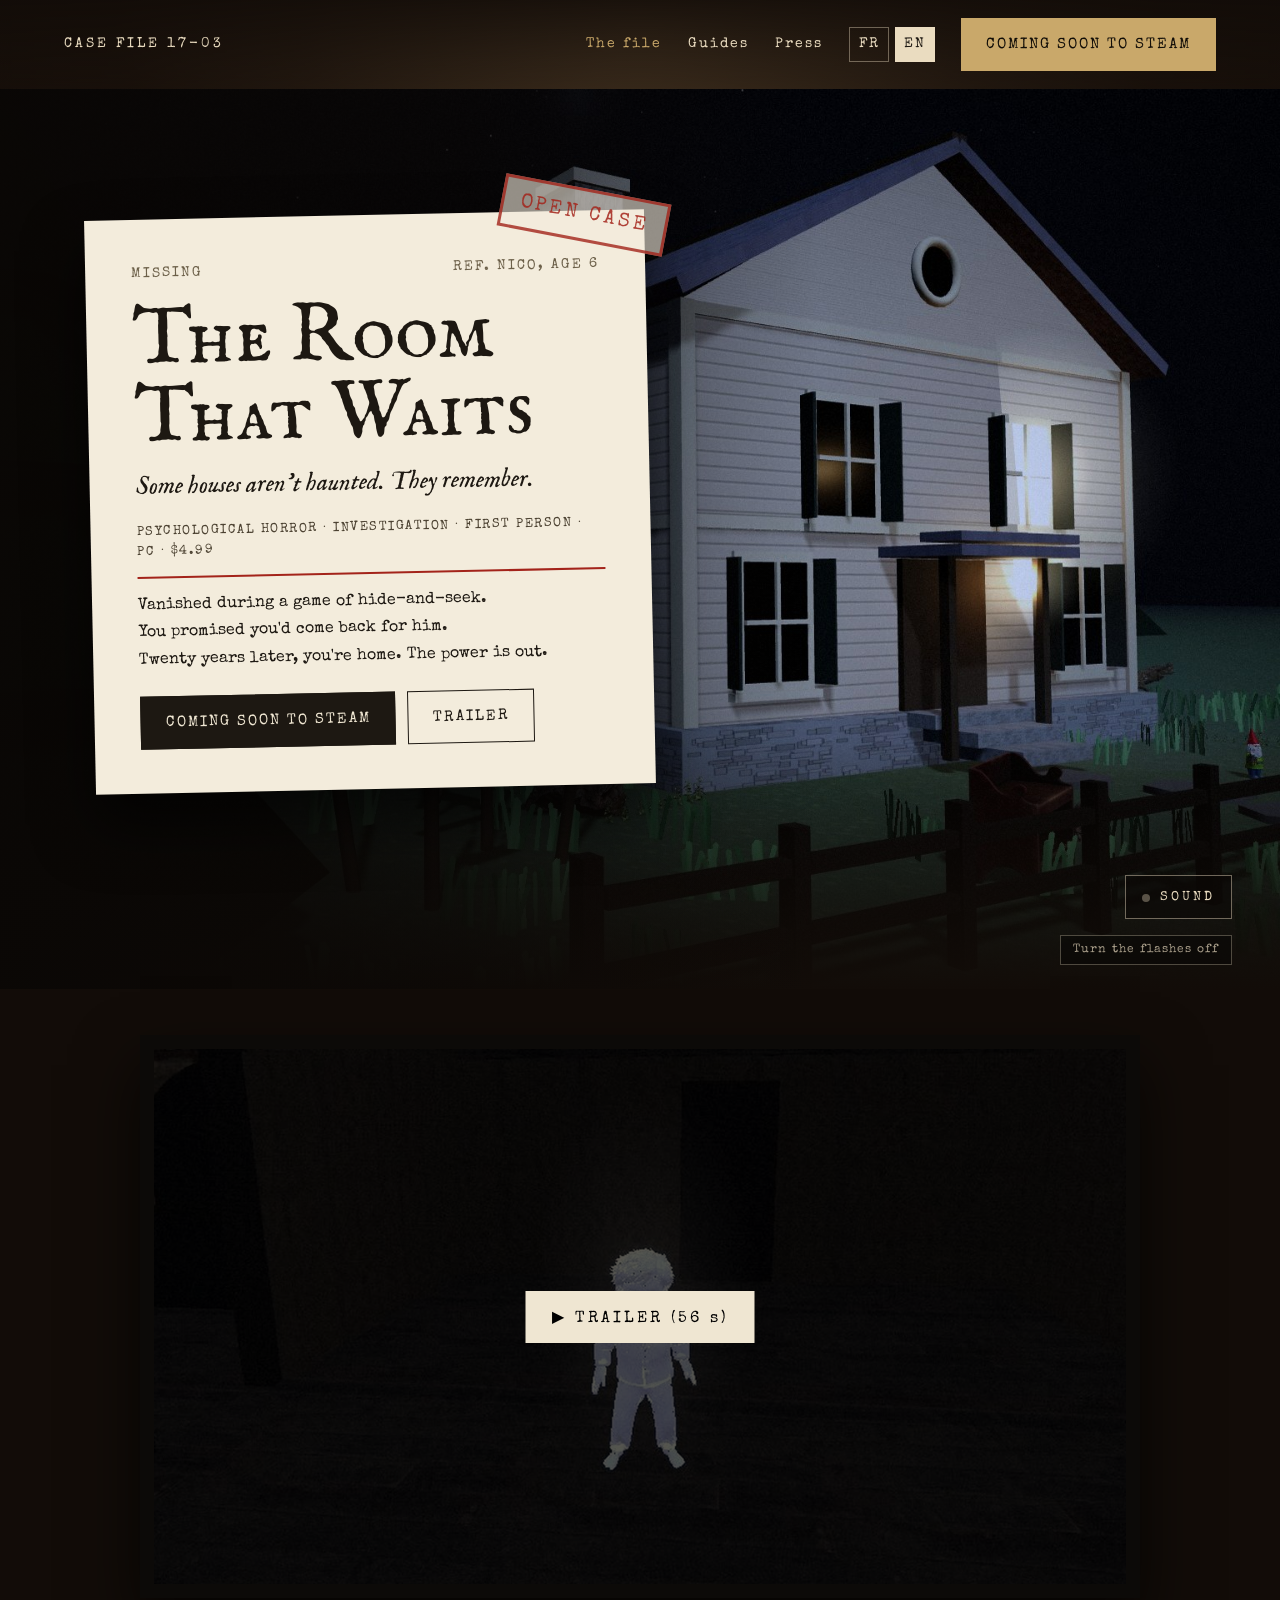
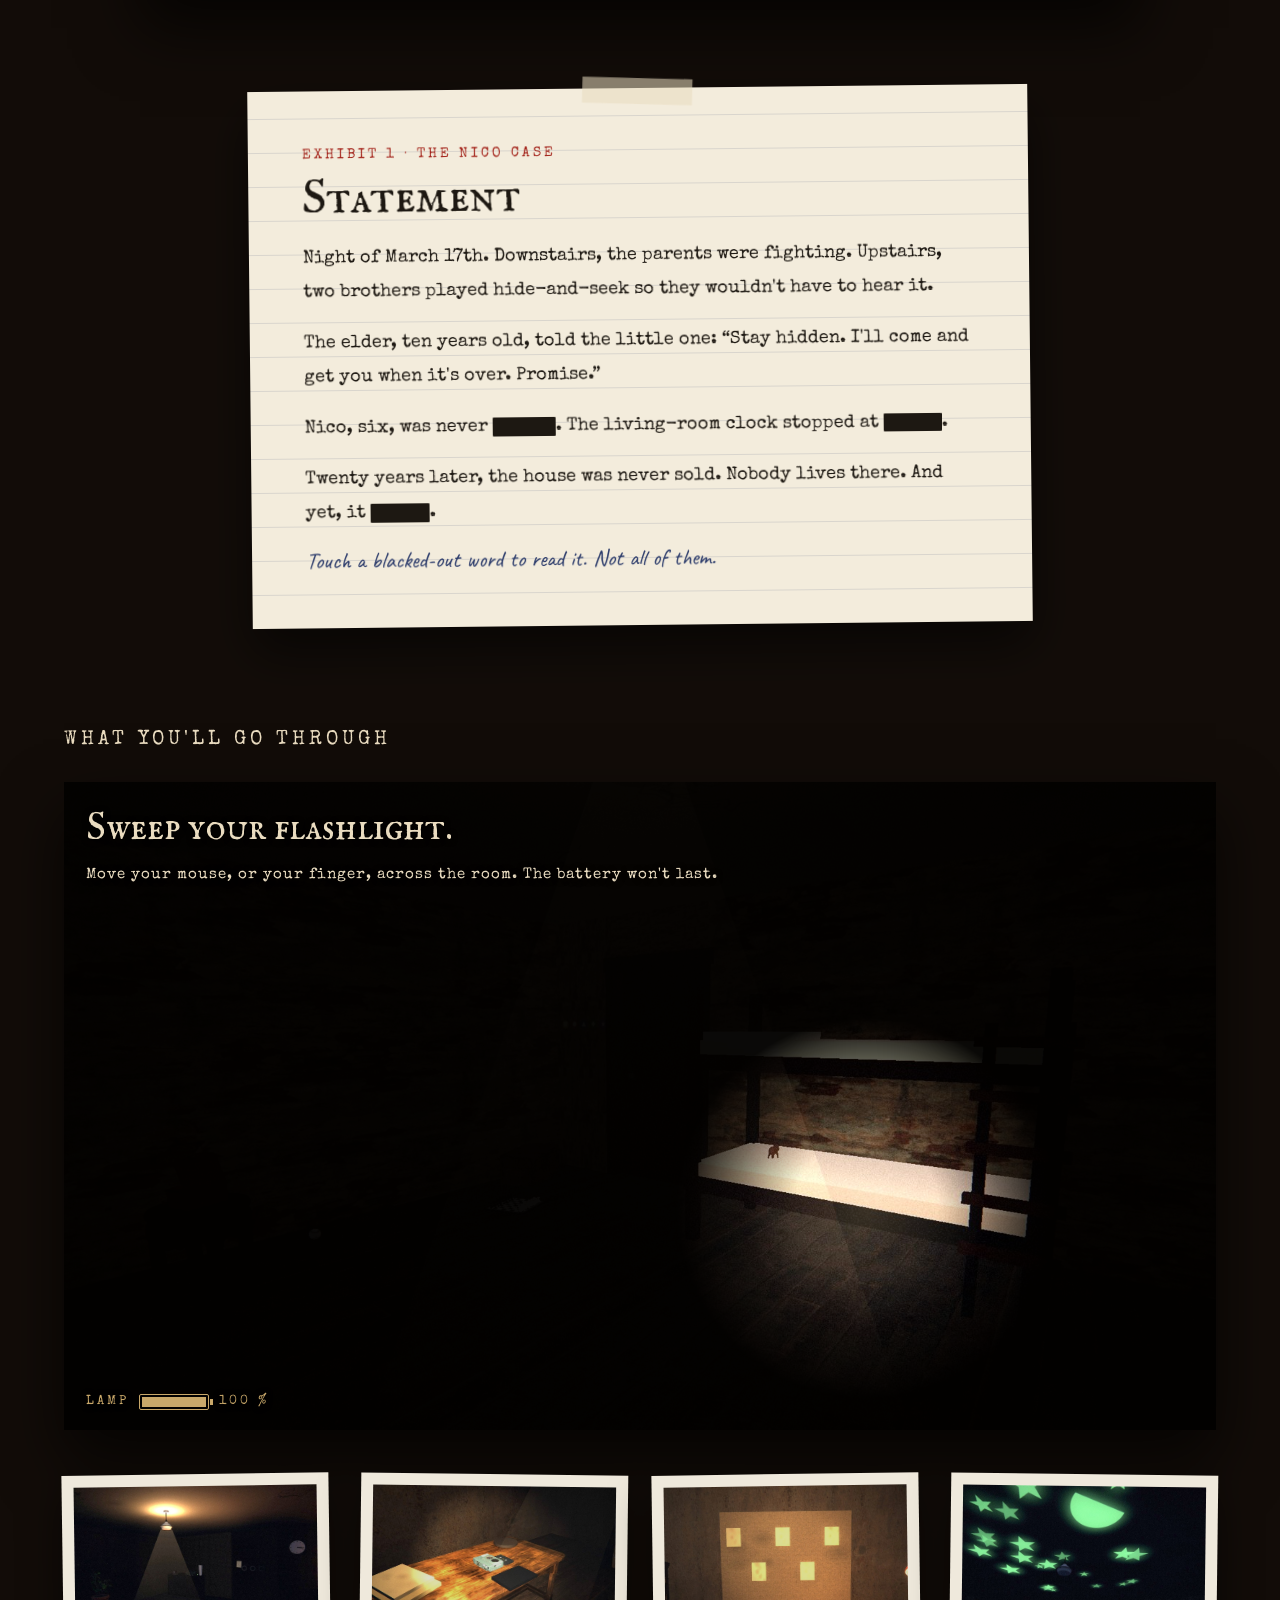
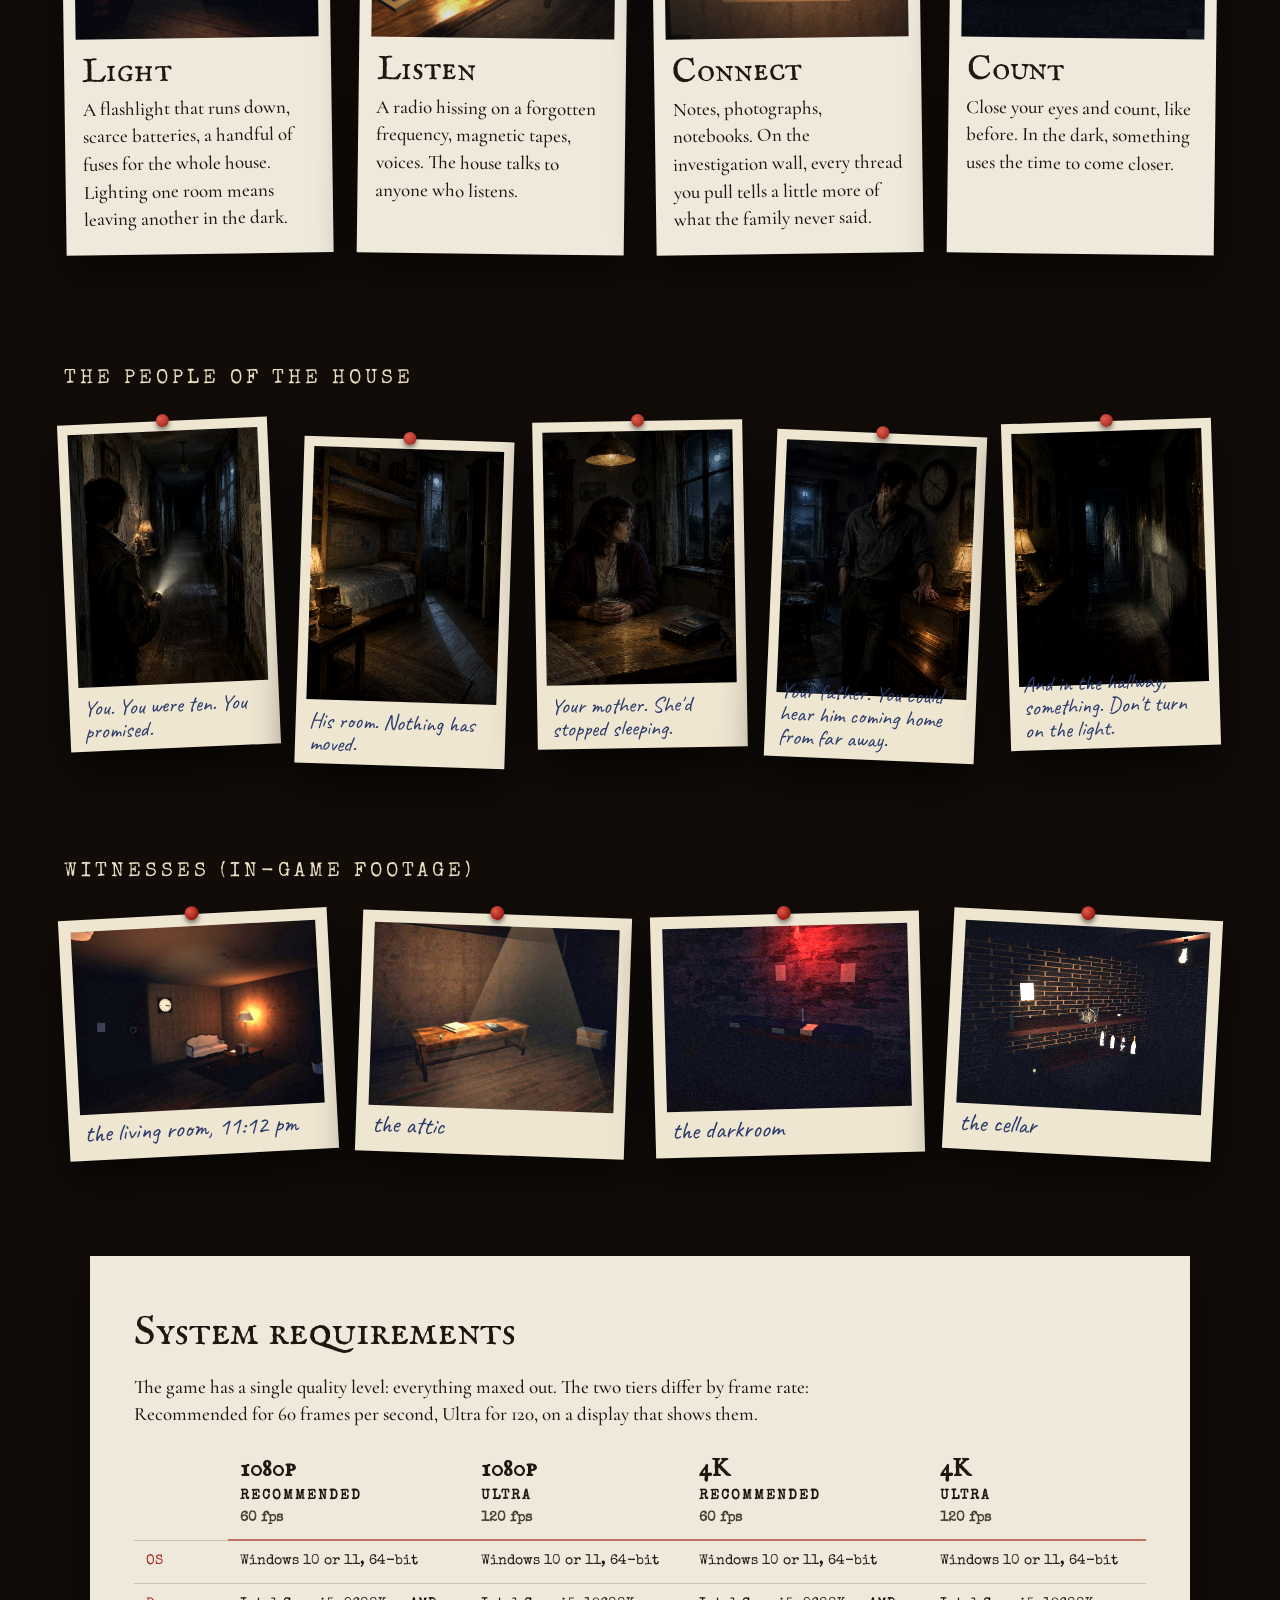
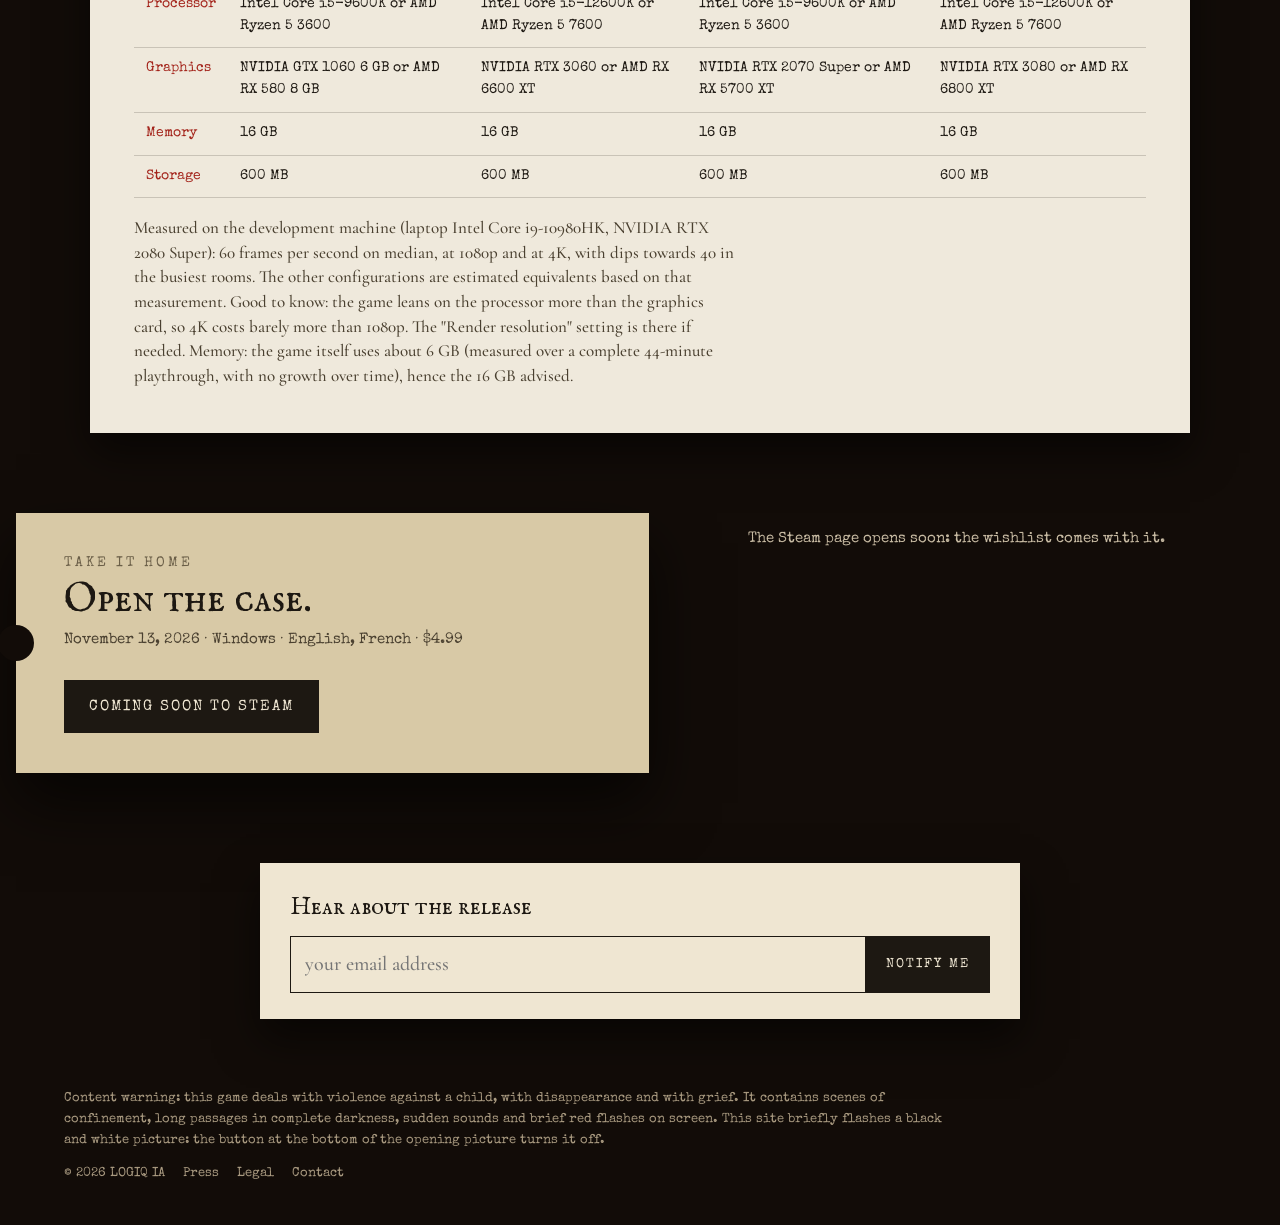
==== commit 3afa1e35: "Adresse publique du site dans les metadonnees de partage" ====
--- a/en/index.html
+++ b/en/index.html
@@ -9,7 +9,11 @@
 <link rel="alternate" hreflang="en" href="../en/">
 <meta property="og:title" content="The Room That Waits">
 <meta property="og:description" content="A first-person horror and investigation game. Twenty years after your little brother vanished, you return to your childhood home.">
-<meta property="og:image" content="../static/img/partage.jpg">
+<meta property="og:image" content="https://exosuppra.github.io/la-piece-qui-attend-site/static/img/partage.jpg">
+<meta property="og:url" content="https://exosuppra.github.io/la-piece-qui-attend-site/en/">
+<meta property="og:type" content="website">
+<meta name="twitter:card" content="summary_large_image">
+<link rel="canonical" href="https://exosuppra.github.io/la-piece-qui-attend-site/en/">
 <link rel="icon" href="../static/img/icone.png">
 <link rel="stylesheet" href="../static/css/site.css">
 </head>
